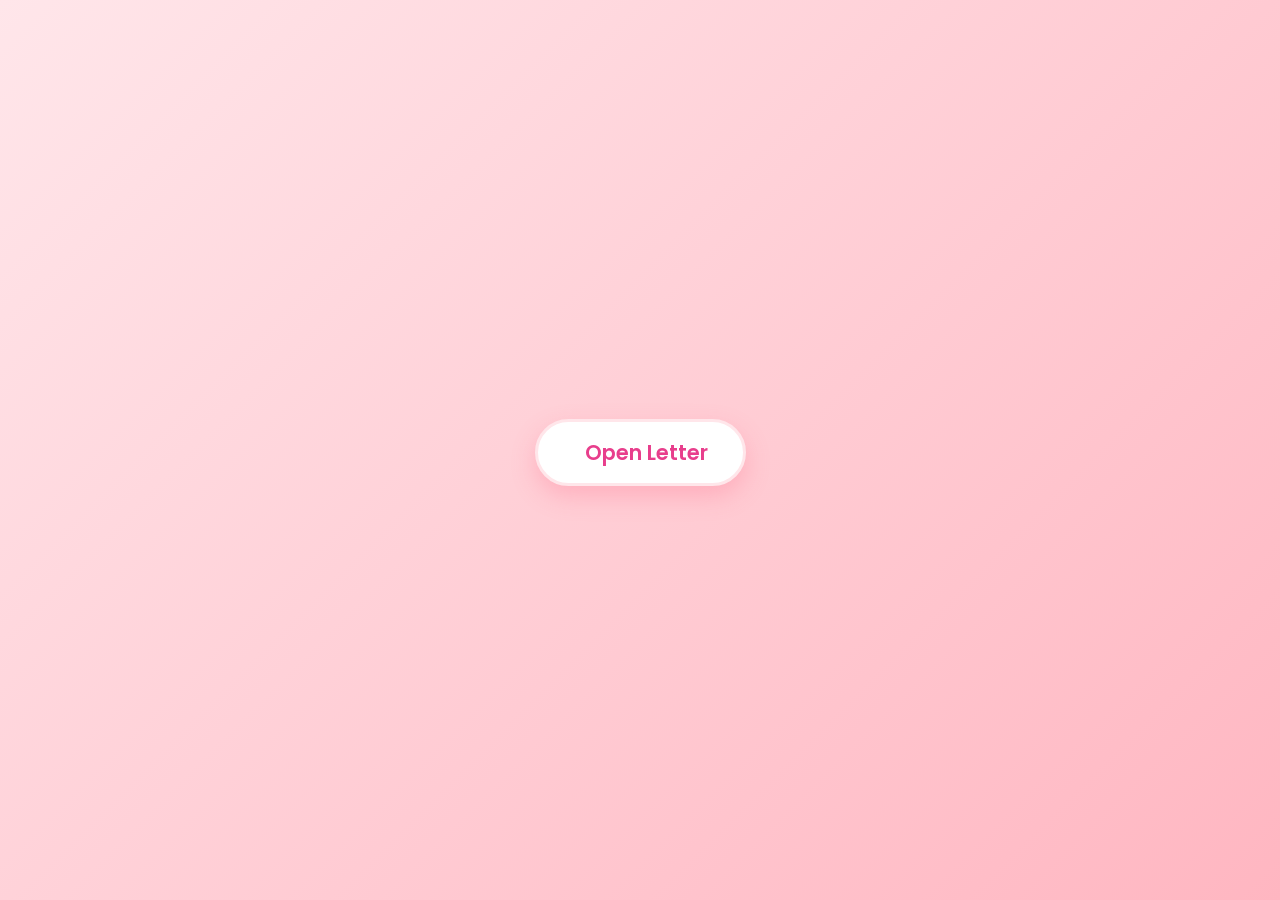
==== letter.html @ 383d3b29 "asasa" ====
<!DOCTYPE html>
<html lang="en">
<head>
    <meta charset="UTF-8">
    <meta name="viewport" content="width=device-width, initial-scale=1.0">
    <title>Letter</title>
    <link rel="stylesheet" href="style.css">
    <link rel="stylesheet" href="https://cdnjs.cloudflare.com/ajax/libs/font-awesome/6.4.0/css/all.min.css">
</head>
<body>
    <button class="envelope-btn" onclick="openLetter()">
        <i class="fa-solid fa-envelope-open-heart"></i> Open Letter
    </button>
    
    <div id="letter-cont" class="lightbox-overlay">
        <div class="lightbox-content">
            <button class="close-btn" onclick="closeLetter()"><i class="fa-solid fa-xmark"></i></button>
            <img src="us.jpg" alt="us" style="width: 150px; height: 150px; object-fit: cover; border-radius: 50%; margin-bottom: 20px; border: 4px solid #ffe6ea;">
            <h1>Happy Monthsary my love</h1>
            <p style="font-size: 1.1em; line-height: 1.6; color: #555;">Lorem ipsum dolor sit amet consectetur adipisicing elit. Quisquam, quod.</p>
            
            <p class="codepen" data-height="300" data-pen-title="CSS Rose" data-default-tab="html,result" data-slug-hash="RVWJaj" data-user="svebal" style="height: 300px; box-sizing: border-box; display: flex; align-items: center; justify-content: center; border: 2px solid #ffe6ea; border-radius: 10px; margin: 1em 0; padding: 1em; background: #fff;">
              <span>See the Pen <a href="https://codepen.io/svebal/pen/RVWJaj">
              CSS Rose</a> by Sven Balzer (<a href="https://codepen.io/svebal">@svebal</a>)
              on <a href="https://codepen.io">CodePen</a>.</span>
            </p>
            <script async src="https://public.codepenassets.com/embed/index.js"></script>
        </div>
    </div>

    <script>
        function openLetter(){
            document.getElementById('letter-cont').classList.add('active');
        }
        function closeLetter(){
            document.getElementById('letter-cont').classList.remove('active');
        }
    </script>
</body>
</html>
---- style.css ----
@import url('https://fonts.googleapis.com/css2?family=Dancing+Script:wght@600;700&family=Poppins:wght@300;400;500;600&display=swap');

body {
    margin: 0;
    padding: 0;
    font-family: 'Poppins', sans-serif;
    background: linear-gradient(135deg, #ffe6ea 0%, #ffb6c1 100%);
    color: #4a4a4a;
    min-height: 100vh;
    display: flex;
    justify-content: center;
    align-items: center;
}

.container {
    background: rgba(255, 255, 255, 0.95);
    padding: 40px;
    border-radius: 20px;
    box-shadow: 0 15px 35px rgba(255, 105, 135, 0.2);
    text-align: center;
    max-width: 400px;
    width: 90%;
    animation: fadeIn 1s ease-out;
}

@keyframes fadeIn {
    from { opacity: 0; transform: translateY(20px); }
    to { opacity: 1; transform: translateY(0); }
}

.container img {
    border-radius: 50%;
    margin-bottom: 20px;
    box-shadow: 0 8px 20px rgba(0,0,0,0.15);
    border: 5px solid #fff;
    object-fit: cover;
}

h1 {
    font-family: 'Dancing Script', cursive;
    color: #e83e8c;
    font-size: 2.8em;
    margin-top: 0;
    margin-bottom: 15px;
    text-shadow: 1px 1px 2px rgba(232, 62, 140, 0.1);
}

form {
    display: flex;
    flex-direction: column;
    gap: 15px;
}

label {
    font-weight: 500;
    color: #e83e8c;
    text-align: left;
    font-size: 0.95em;
}

input[type="text"] {
    padding: 12px 15px;
    border: 2px solid #ffccd5;
    border-radius: 10px;
    font-size: 1em;
    outline: none;
    transition: all 0.3s ease;
    background: #fafafa;
}

input[type="text"]:focus {
    border-color: #e83e8c;
    background: #fff;
    box-shadow: 0 0 10px rgba(232, 62, 140, 0.1);
}

button {
    background: linear-gradient(45deg, #ff758c 0%, #ff7eb3 100%);
    color: white;
    border: none;
    padding: 14px 20px;
    border-radius: 10px;
    font-size: 1.1em;
    cursor: pointer;
    transition: all 0.3s ease;
    font-family: 'Poppins', sans-serif;
    font-weight: 600;
    box-shadow: 0 5px 15px rgba(255, 117, 140, 0.4);
    margin-top: 5px;
}

button:hover {
    transform: translateY(-2px);
    box-shadow: 0 8px 20px rgba(255, 117, 140, 0.5);
}

button:active {
    transform: translateY(1px);
    box-shadow: 0 3px 10px rgba(255, 117, 140, 0.4);
}

/* Lightbox styles */
.lightbox-overlay {
    position: fixed;
    top: 0;
    left: 0;
    width: 100%;
    height: 100%;
    background: rgba(0, 0, 0, 0.5);
    backdrop-filter: blur(8px);
    display: flex;
    justify-content: center;
    align-items: center;
    z-index: 1000;
    opacity: 0;
    visibility: hidden;
    transition: opacity 0.4s ease, visibility 0.4s ease;
}

.lightbox-overlay.active {
    opacity: 1;
    visibility: visible;
}

.lightbox-content {
    background: #fffafa;
    padding: 50px 40px;
    border-radius: 20px;
    max-width: 500px;
    width: 85%;
    text-align: center;
    box-shadow: 0 20px 50px rgba(0,0,0,0.3);
    position: relative;
    transform: scale(0.9) translateY(20px);
    transition: all 0.4s cubic-bezier(0.175, 0.885, 0.32, 1.275);
    background-image: radial-gradient(circle at top right, #fff0f3, transparent 40%), bottom left, #fff0f3, transparent 40%;
}

.lightbox-overlay.active .lightbox-content {
    transform: scale(1) translateY(0);
}

.close-btn {
    position: absolute;
    top: 15px;
    right: 15px;
    background: rgba(255, 0, 0, 0.05);
    border: none;
    color: #ff758c;
    font-size: 1.5em;
    width: 40px;
    height: 40px;
    border-radius: 50%;
    display: flex;
    justify-content: center;
    align-items: center;
    cursor: pointer;
    transition: all 0.3s ease;
    box-shadow: none;
    margin: 0;
    padding: 0;
}

.close-btn:hover {
    background: #ff758c;
    color: white;
    transform: rotate(90deg);
}

.close-btn:active {
    transform: rotate(90deg) scale(0.9);
}

.envelope-btn {
    background: white;
    color: #e83e8c;
    font-size: 1.3em;
    padding: 15px 35px;
    border-radius: 50px;
    box-shadow: 0 10px 25px rgba(255, 105, 135, 0.3);
    border: 3px solid #ffe6ea;
    display: flex;
    align-items: center;
    gap: 12px;
}

.envelope-btn:hover {
    background: #fff0f3;
    transform: translateY(-4px);
    box-shadow: 0 15px 30px rgba(255, 105, 135, 0.4);
}

.envelope-btn i {
    font-size: 1.2em;
}
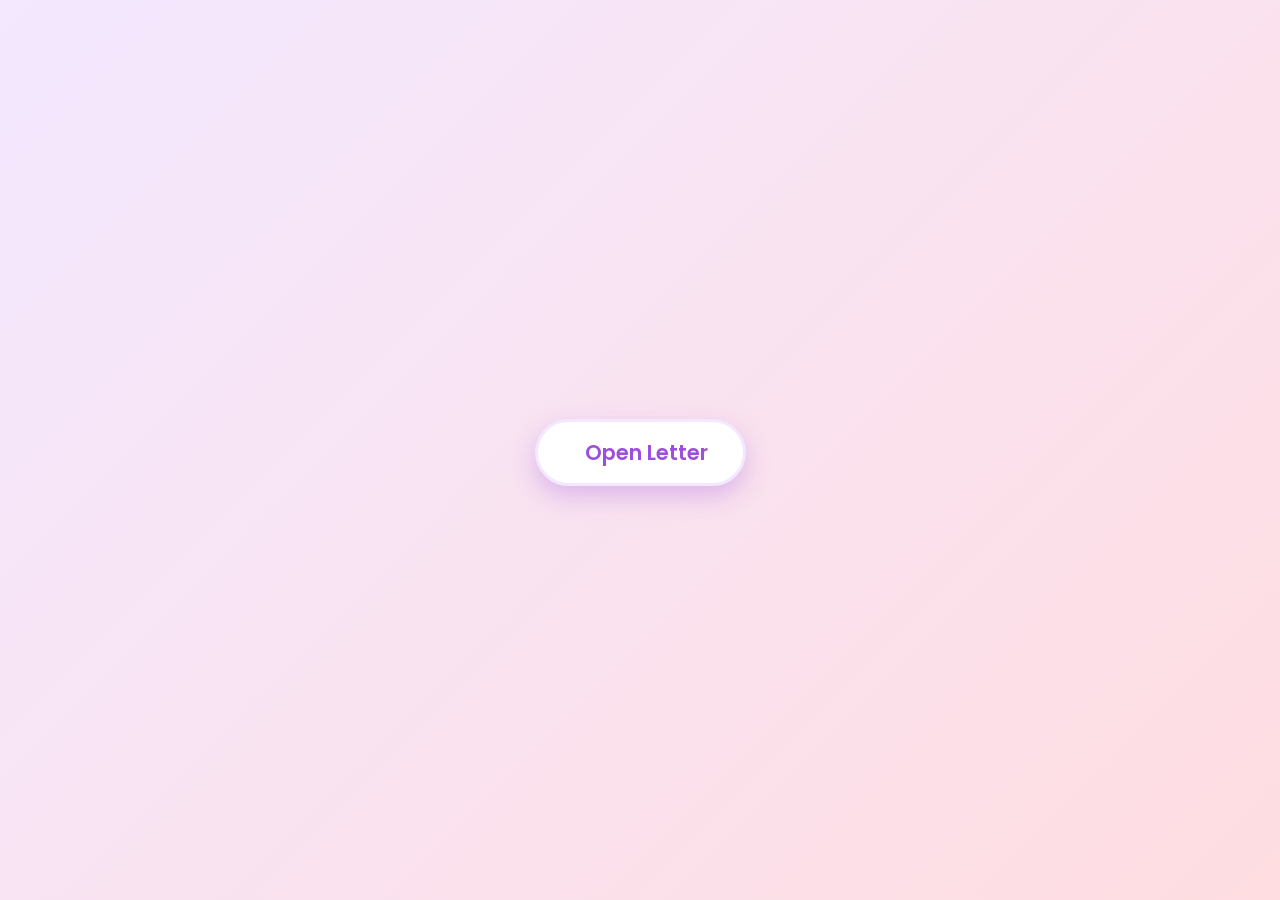
==== commit 433fb3d3: "caomms" ====
--- a/letter.html
+++ b/letter.html
@@ -5,6 +5,7 @@
     <meta name="viewport" content="width=device-width, initial-scale=1.0">
     <title>Letter</title>
     <link rel="stylesheet" href="style.css">
+    <link rel="stylesheet" href="rose.css">
     <link rel="stylesheet" href="https://cdnjs.cloudflare.com/ajax/libs/font-awesome/6.4.0/css/all.min.css">
 </head>
 <body>
@@ -15,16 +16,63 @@
     <div id="letter-cont" class="lightbox-overlay">
         <div class="lightbox-content">
             <button class="close-btn" onclick="closeLetter()"><i class="fa-solid fa-xmark"></i></button>
-            <img src="us.jpg" alt="us" style="width: 150px; height: 150px; object-fit: cover; border-radius: 50%; margin-bottom: 20px; border: 4px solid #ffe6ea;">
-            <h1>Happy Monthsary my love</h1>
-            <p style="font-size: 1.1em; line-height: 1.6; color: #555;">Lorem ipsum dolor sit amet consectetur adipisicing elit. Quisquam, quod.</p>
-            
-            <p class="codepen" data-height="300" data-pen-title="CSS Rose" data-default-tab="html,result" data-slug-hash="RVWJaj" data-user="svebal" style="height: 300px; box-sizing: border-box; display: flex; align-items: center; justify-content: center; border: 2px solid #ffe6ea; border-radius: 10px; margin: 1em 0; padding: 1em; background: #fff;">
-              <span>See the Pen <a href="https://codepen.io/svebal/pen/RVWJaj">
-              CSS Rose</a> by Sven Balzer (<a href="https://codepen.io/svebal">@svebal</a>)
-              on <a href="https://codepen.io">CodePen</a>.</span>
+            <h1 id="Title">Happy Monthsarry my love</h1>
+            <p style="font-size: 1.1em; line-height: 1.6; color: #555;">Sorry if I really can't give you anything na like, ma keep nimo sa personal. <br>I just defaulted to something that I can lol.Tho, i am so lucky na naa koy gf na mag effort jud na buhatan kog something physical such as these. </p>
+            <a href="#image" class="gift-link"><i class="fa-solid fa-gift"></i> Key Chain</a>
+            <a href="#image2" class="gift-link"><i class="fa-solid fa-gift"></i>Flowers</a>
+            <a href="#image3" class="gift-link"><i class="fa-solid fa-gift"></i>Flower+Keychain</a>
+            <p style="font-size: 1.1em; line-height: 1.6; color: #555;">
+                You know baby, I am really happy for al the things that we experienced during this past month. As I create this website, I realized na taas pakog i istorya hahaha. So buckle up. 
             </p>
-            <script async src="https://public.codepenassets.com/embed/index.js"></script>
+            <p style="font-size: 1.1em; line-height: 1.6; color: #555;">
+               Look at these vids haha, karon pa biya ko nakapag tiktok with my partner hehe. i am so happy na it was with you :> 
+            </p>
+            <a href="#video" class="gift-link"><i class="fa-solid fa-gift"></i> TikTok</a>
+            <a href="#video2" class="gift-link"><i class="fa-solid fa-gift"></i>KissTok</a>
+            <p>
+                Yk baby, daghan najud tag naagian po. Despite us being 4 months pa lamang. I ffel like kaila najud kos imoha hahaha. Tanan maka pa trigger nimo, ma feel nimo — kabalo nako po.
+            </p>
+            <p>
+                that is why, I'd stay. No matter what happens, I'll be here to be with my Maldita yet very sweet girl. 
+            </p>
+            <h1>I love you soo soo much baby ko.</h1>
+            <a href="#" onclick="document.querySelector('.lightbox-overlay').scrollTo({top: 0, behavior: 'smooth'}); return false;" class="back-to-top-btn"><i class="fa-solid fa-arrow-up"></i> Go to top</a>
+            <div class="rose-box">
+                <div class="glass"></div>
+                <div class="thorns">
+                    <div></div>
+                    <div></div>
+                    <div></div>
+                    <div></div>
+                </div>
+                <div class="glow"></div>
+                <div class="rose-leaves">
+                    <div></div>
+                    <div></div>
+                </div>
+                <div class="rose-petals">
+                    <div></div>
+                    <div></div>
+                    <div></div>
+                    <div></div>
+                    <div></div>
+                    <div></div>
+                    <div></div>
+                </div>
+                <div class="sparkles">
+                    <div></div>
+                    <div></div>
+                    <div></div>
+                    <div></div>
+                    <div></div>
+                    <div></div>
+                    <div></div>
+                    <div></div>
+                    <div></div>
+                    <div></div>
+                </div>
+            </div>
+
         </div>
     </div>
 
@@ -36,5 +84,27 @@
             document.getElementById('letter-cont').classList.remove('active');
         }
     </script>
+    
+    <!-- Image Lightbox -->
+    <div id="image" class="image-lightbox">
+        <a href="#" class="close-image-btn"><i class="fa-solid fa-xmark"></i></a>
+        <img src="attachments/image.png" alt="Key Chain">
+    </div>
+    <div id="image2" class="image-lightbox">
+        <a href="#" class="close-image-btn"><i class="fa-solid fa-xmark"></i></a>
+        <img src="attachments/image2.png" alt="Key Chain">
+    </div>
+    <div id="image3" class="image-lightbox">
+        <a href="#" class="close-image-btn"><i class="fa-solid fa-xmark"></i></a>
+        <img src="attachments/image3.jpg" alt="Key Chain">
+    </div>
+    <div id="video" class="image-lightbox">
+        <a href="#" class="close-image-btn"><i class="fa-solid fa-xmark"></i></a>
+        <video controls src="attachments/tiktok.mp4" alt="Key Chain"></video>
+    </div>
+    <div id="video2" class="image-lightbox">
+        <a href="#" class="close-image-btn"><i class="fa-solid fa-xmark"></i></a>
+        <video controls src="attachments/tiktok-kiss.mp4" alt="Key Chain"></video>
+    </div>
 </body>
 </html>
--- a/style.css
+++ b/style.css
@@ -4,7 +4,8 @@
     margin: 0;
     padding: 0;
     font-family: 'Poppins', sans-serif;
-    background: linear-gradient(135deg, #ffe6ea 0%, #ffb6c1 100%);
+    /* Soft purple and pink background */
+    background: linear-gradient(135deg, #f3e8ff 0%, #ffdde1 100%);
     color: #4a4a4a;
     min-height: 100vh;
     display: flex;
@@ -16,7 +17,7 @@
     background: rgba(255, 255, 255, 0.95);
     padding: 40px;
     border-radius: 20px;
-    box-shadow: 0 15px 35px rgba(255, 105, 135, 0.2);
+    box-shadow: 0 15px 35px rgba(157, 78, 221, 0.2);
     text-align: center;
     max-width: 400px;
     width: 90%;
@@ -38,11 +39,11 @@
 
 h1 {
     font-family: 'Dancing Script', cursive;
-    color: #e83e8c;
+    color: #9d4edd;
     font-size: 2.8em;
     margin-top: 0;
     margin-bottom: 15px;
-    text-shadow: 1px 1px 2px rgba(232, 62, 140, 0.1);
+    text-shadow: 1px 1px 2px rgba(157, 78, 221, 0.1);
 }
 
 form {
@@ -53,14 +54,14 @@
 
 label {
     font-weight: 500;
-    color: #e83e8c;
+    color: #9d4edd;
     text-align: left;
     font-size: 0.95em;
 }
 
 input[type="text"] {
     padding: 12px 15px;
-    border: 2px solid #ffccd5;
+    border: 2px solid #e0b1cb;
     border-radius: 10px;
     font-size: 1em;
     outline: none;
@@ -69,13 +70,13 @@
 }
 
 input[type="text"]:focus {
-    border-color: #e83e8c;
+    border-color: #9d4edd;
     background: #fff;
-    box-shadow: 0 0 10px rgba(232, 62, 140, 0.1);
+    box-shadow: 0 0 10px rgba(157, 78, 221, 0.1);
 }
 
 button {
-    background: linear-gradient(45deg, #ff758c 0%, #ff7eb3 100%);
+    background: linear-gradient(45deg, #9d4edd 0%, #ff7eb3 100%);
     color: white;
     border: none;
     padding: 14px 20px;
@@ -85,18 +86,18 @@
     transition: all 0.3s ease;
     font-family: 'Poppins', sans-serif;
     font-weight: 600;
-    box-shadow: 0 5px 15px rgba(255, 117, 140, 0.4);
+    box-shadow: 0 5px 15px rgba(157, 78, 221, 0.4);
     margin-top: 5px;
 }
 
 button:hover {
     transform: translateY(-2px);
-    box-shadow: 0 8px 20px rgba(255, 117, 140, 0.5);
+    box-shadow: 0 8px 20px rgba(157, 78, 221, 0.5);
 }
 
 button:active {
     transform: translateY(1px);
-    box-shadow: 0 3px 10px rgba(255, 117, 140, 0.4);
+    box-shadow: 0 3px 10px rgba(157, 78, 221, 0.4);
 }
 
 /* Lightbox styles */
@@ -106,11 +107,16 @@
     left: 0;
     width: 100%;
     height: 100%;
-    background: rgba(0, 0, 0, 0.5);
+    background: rgba(0, 0, 0, 0.7);
     backdrop-filter: blur(8px);
-    display: flex;
-    justify-content: center;
-    align-items: center;
+    
+    /* SCROLLING FIX: Switch alignment to flex-start so tall boxes don't get chopped off at the top */
+    display: flex;
+    justify-content: center;
+    align-items: flex-start;
+    padding: 40px 0; 
+    overflow-y: auto;
+    
     z-index: 1000;
     opacity: 0;
     visibility: hidden;
@@ -126,27 +132,31 @@
     background: #fffafa;
     padding: 50px 40px;
     border-radius: 20px;
-    max-width: 500px;
+    max-width: 600px;
     width: 85%;
+    
+    margin: 0 auto; /* Horizontally center */
+    
     text-align: center;
     box-shadow: 0 20px 50px rgba(0,0,0,0.3);
     position: relative;
-    transform: scale(0.9) translateY(20px);
-    transition: all 0.4s cubic-bezier(0.175, 0.885, 0.32, 1.275);
-    background-image: radial-gradient(circle at top right, #fff0f3, transparent 40%), bottom left, #fff0f3, transparent 40%;
+    /* Removed translate Y starting point so it doesn't shift weirdly with scroll padding */
+    transform: scale(0.95);
+    transition: transform 0.4s cubic-bezier(0.175, 0.885, 0.32, 1.275);
+    background-image: radial-gradient(circle at top right, #f3e8ff, transparent 40%), radial-gradient(circle at bottom left, #ffdde1, transparent 40%);
 }
 
 .lightbox-overlay.active .lightbox-content {
-    transform: scale(1) translateY(0);
+    transform: scale(1);
 }
 
 .close-btn {
     position: absolute;
     top: 15px;
     right: 15px;
-    background: rgba(255, 0, 0, 0.05);
+    background: rgba(157, 78, 221, 0.08);
     border: none;
-    color: #ff758c;
+    color: #9d4edd;
     font-size: 1.5em;
     width: 40px;
     height: 40px;
@@ -162,7 +172,7 @@
 }
 
 .close-btn:hover {
-    background: #ff758c;
+    background: #9d4edd;
     color: white;
     transform: rotate(90deg);
 }
@@ -173,23 +183,116 @@
 
 .envelope-btn {
     background: white;
-    color: #e83e8c;
+    color: #9d4edd;
     font-size: 1.3em;
     padding: 15px 35px;
     border-radius: 50px;
-    box-shadow: 0 10px 25px rgba(255, 105, 135, 0.3);
-    border: 3px solid #ffe6ea;
+    box-shadow: 0 10px 25px rgba(157, 78, 221, 0.3);
+    border: 3px solid #f3e8ff;
     display: flex;
     align-items: center;
     gap: 12px;
 }
 
 .envelope-btn:hover {
-    background: #fff0f3;
+    background: #faf5ff;
     transform: translateY(-4px);
-    box-shadow: 0 15px 30px rgba(255, 105, 135, 0.4);
+    box-shadow: 0 15px 30px rgba(157, 78, 221, 0.4);
 }
 
 .envelope-btn i {
     font-size: 1.2em;
 }
+
+/* Image Lightbox */
+.image-lightbox {
+    position: fixed;
+    top: 0; left: 0; width: 100%; height: 100%;
+    background: rgba(0, 0, 0, 0.85);
+    backdrop-filter: blur(8px);
+    display: flex;
+    justify-content: center;
+    align-items: center;
+    z-index: 2000;
+    opacity: 0;
+    visibility: hidden;
+    transition: opacity 0.3s ease, visibility 0.3s ease;
+}
+
+.image-lightbox:target {
+    opacity: 1;
+    visibility: visible;
+}
+
+.image-lightbox img, .image-lightbox video {
+    max-width: 90%;
+    max-height: 90vh;
+    border-radius: 12px;
+    box-shadow: 0 15px 40px rgba(0,0,0,0.4);
+    transform: scale(0.9);
+    transition: transform 0.3s cubic-bezier(0.175, 0.885, 0.32, 1.275);
+    border: 4px solid #f3e8ff;
+}
+
+.image-lightbox:target img, .image-lightbox:target video {
+    transform: scale(1);
+}
+
+.close-image-btn {
+    position: absolute;
+    top: 25px;
+    right: 35px;
+    color: rgba(255,255,255,0.7);
+    font-size: 2.5em;
+    text-decoration: none;
+    transition: all 0.3s ease;
+}
+
+.close-image-btn:hover {
+    color: #ff7eb3;
+    transform: rotate(90deg);
+}
+
+.gift-link {
+    display: inline-flex;
+    align-items: center;
+    gap: 8px;
+    margin: 10px 5px;
+    padding: 12px 25px;
+    background: #faf5ff;
+    color: #9d4edd;
+    text-decoration: none;
+    border-radius: 50px;
+    font-weight: 600;
+    transition: all 0.3s ease;
+    border: 2px solid #e0b1cb;
+    box-shadow: 0 5px 15px rgba(157, 78, 221, 0.15);
+}
+
+.gift-link:hover {
+    background: #f3e8ff;
+    transform: translateY(-3px);
+    box-shadow: 0 8px 20px rgba(157, 78, 221, 0.25);
+}
+
+/* Back to Top Button */
+.back-to-top-btn {
+    display: inline-flex;
+    align-items: center;
+    gap: 8px;
+    margin: 30px auto 10px auto;
+    padding: 12px 30px;
+    background: linear-gradient(45deg, #9d4edd 0%, #ff7eb3 100%);
+    color: white;
+    text-decoration: none;
+    border-radius: 50px;
+    font-weight: 600;
+    transition: all 0.3s ease;
+    box-shadow: 0 5px 15px rgba(157, 78, 221, 0.4);
+}
+
+.back-to-top-btn:hover {
+    transform: translateY(-3px);
+    box-shadow: 0 8px 25px rgba(157, 78, 221, 0.5);
+    color: white;
+}
--- a/rose.css
+++ b/rose.css
@@ -0,0 +1,213 @@
+/* Note: Changed .container to .rose-box to avoid conflicts */
+.rose-box {
+  width: 100px;
+  height: 300px;
+  position: relative;
+  margin: 120px auto 40px auto;
+  transform: scale(0.6);
+  z-index: 1;
+}
+.rose-box div {
+  position: absolute;
+}
+.rose-box .glass {
+  height: 420px;
+  width: 250px;
+  border: 3px solid rgba(255, 182, 193, 0.5); /* pink tinted glass */
+  border-radius: 300px 300px 0px 0px;
+  left: -80px;
+  top: -100px;
+  border-bottom: 15px solid rgba(255, 182, 193, 0.5);
+  pointer-events: none;
+}
+.rose-box .glass:after {
+  width: 8px;
+  background: rgba(255, 182, 193, 0.28);
+  content: '';
+  position: absolute;
+  height: 80px;
+  top: 430px;
+  border-radius: 100px;
+  left: 10px;
+  top: 180px;
+}
+.rose-box .glass:before {
+  width: 8px;
+  background: rgba(255, 182, 193, 0.28);
+  content: '';
+  position: absolute;
+  height: 15px;
+  top: 430px;
+  border-radius: 100px;
+  left: 10px;
+  top: 280px;
+}
+.rose-box .glow {
+  position: absolute;
+  width: 170px;
+  height: 170px;
+  border-radius: 100%;
+  border: 1px solid rgba(245, 148, 184, 0.47);
+  box-shadow: 0px 0px 10px #f594b8;
+  left: -40px;
+  top: -40px;
+  transition: all 0.5s ease;
+  animation: glowing 2.5s ease-in-out infinite;
+}
+.rose-box .rose-petals > div {
+  background: #d52d58;
+  width: 45px;
+  height: 80px;
+  position: absolute;
+  transition: all 0.5s ease-out;
+}
+.rose-box .rose-petals > div:nth-child(1) {
+  border-radius: 15px;
+  left: 20px;
+  top: -6px;
+  background: #d52d58;
+}
+.rose-box .rose-petals > div:nth-child(2), .rose-box .rose-petals > div:nth-child(4), .rose-box .rose-petals > div:nth-child(6) {
+  border-radius: 0px 30px 0px 30px;
+  background: #b81b43;
+  left: 0;
+  transform-origin: bottom right;
+}
+.rose-box .rose-petals > div:nth-child(3), .rose-box .rose-petals > div:nth-child(5), .rose-box .rose-petals > div:nth-child(7) {
+  border-radius: 30px 0px 30px 0px;
+  left: 40px;
+  transform-origin: bottom left;
+}
+.rose-box .rose-petals > div:nth-child(2) {
+  animation: openRose2 3s ease-in-out forwards;
+  z-index: 5;
+  background: #9e183a;
+  top: 10px;
+  height: 70px;
+  animation-delay: 2s;
+}
+.rose-box .rose-petals > div:nth-child(3) {
+  animation: openRose3 3s ease-in-out forwards;
+  z-index: 4;
+  background: #9e183a;
+  top: 10px;
+  height: 70px;
+  animation-delay: 2s;
+}
+.rose-box .rose-petals > div:nth-child(4) {
+  animation: openRose4 3s ease-in-out forwards;
+  z-index: 3;
+  background: #b81b43;
+  top: 5px;
+  height: 75px;
+  animation-delay: 2s;
+}
+.rose-box .rose-petals > div:nth-child(5) {
+  animation: openRose5 3s ease-in-out forwards;
+  z-index: 2;
+  background: #b81b43;
+  top: 5px;
+  height: 75px;
+  animation-delay: 2s;
+}
+.rose-box .rose-petals > div:nth-child(6) {
+  animation: openRose6 3s ease-in-out forwards;
+  z-index: 1;
+  background: #c9204b;
+  animation-delay: 2s;
+}
+.rose-box .rose-petals > div:nth-child(7) {
+  animation: openRose7 3s ease-in-out forwards;
+  z-index: 0;
+  background: #c9204b;
+  animation-delay: 2s;
+}
+.rose-box .rose-leaves > div:nth-last-child(1) {
+  width: 55px;
+  height: 30px;
+  background: #338f37;
+  position: absolute;
+  top: 60px;
+  left: 15px;
+  border-radius: 100px;
+}
+.rose-box .rose-leaves > div:nth-child(1) {
+  width: 6px;
+  height: 230px;
+  border: none;
+  top: 80px;
+  background: #066406;
+  left: 40px;
+}
+.rose-box .thorns > div {
+  width: 30px;
+  height: 30px;
+  background: #066406;
+  top: 100px;
+  left: 10px;
+}
+.rose-box .thorns > div:after {
+  width: 41px;
+  height: 31px;
+  border-radius: 100%;
+  background: #fffafa; /* Mask color matches lightbox-content */
+  content: "";
+  position: absolute;
+  left: -12px;
+  top: 17px;
+}
+.rose-box .thorns > div:before {
+  width: 41px;
+  height: 31px;
+  border-radius: 100%;
+  background: #fffafa; /* Mask color matches lightbox-content */
+  content: "";
+  position: absolute;
+  left: -11px;
+  top: -11px;
+  z-index: 0;
+}
+.rose-box .thorns > div:nth-child(2) {
+  top: 150px;
+  transform: rotate(180deg);
+  left: 45px;
+}
+.rose-box .thorns > div:nth-child(3) {
+  top: 180px;
+}
+.rose-box .thorns > div:nth-child(4) {
+  top: 220px;
+  transform: rotate(180deg);
+  left: 45px;
+}
+.rose-box .sparkles {
+  bottom: -40px;
+}
+.rose-box .sparkles > div {
+  width: 4px;
+  height: 4px;
+  border-radius: 100px;
+  background: #ff96c0;
+  box-shadow: 0px 0px 12px 2px #ff4e85;
+  bottom: 0;
+  opacity: 0;
+  animation: sparkle 4s ease-in-out infinite;
+}
+.rose-box .sparkles > div:nth-child(1) { left: 60px; animation-delay: 3s; }
+.rose-box .sparkles > div:nth-child(2) { left: 158px; animation-delay: 2s; }
+.rose-box .sparkles > div:nth-child(3) { left: -22px; animation-delay: 1s; }
+.rose-box .sparkles > div:nth-child(4) { left: 10px; animation-delay: 1s; }
+.rose-box .sparkles > div:nth-child(5) { left: 177px; animation-delay: 3s; }
+.rose-box .sparkles > div:nth-child(6) { left: -82px; animation-delay: 2s; }
+.rose-box .sparkles > div:nth-child(7) { left: 45px; animation-delay: 3s; }
+.rose-box .sparkles > div:nth-child(8) { left: 74px; animation-delay: 3s; }
+.rose-box .sparkles > div:nth-child(9) { left: -79px; animation-delay: 2s; }
+
+@keyframes sparkle { 50% { opacity: 1; } 100% { bottom: 250px; } }
+@keyframes openRose2 { 50% { transform: rotate(-90deg); top: 80px; left: 100px; } 100% { transform: rotate(-60deg); top: 210px; left: -30px; } }
+@keyframes openRose3 { 100% { transform: rotate(60deg); } }
+@keyframes openRose4 { 100% { transform: rotate(-30deg); } }
+@keyframes openRose5 { 100% { transform: rotate(30deg); } }
+@keyframes openRose6 { 100% { transform: rotate(60deg); } }
+@keyframes openRose7 { 100% { transform: rotate(-60deg); } }
+@keyframes glowing { 50% { box-shadow: 0px 0px 60px #f594b8; } }
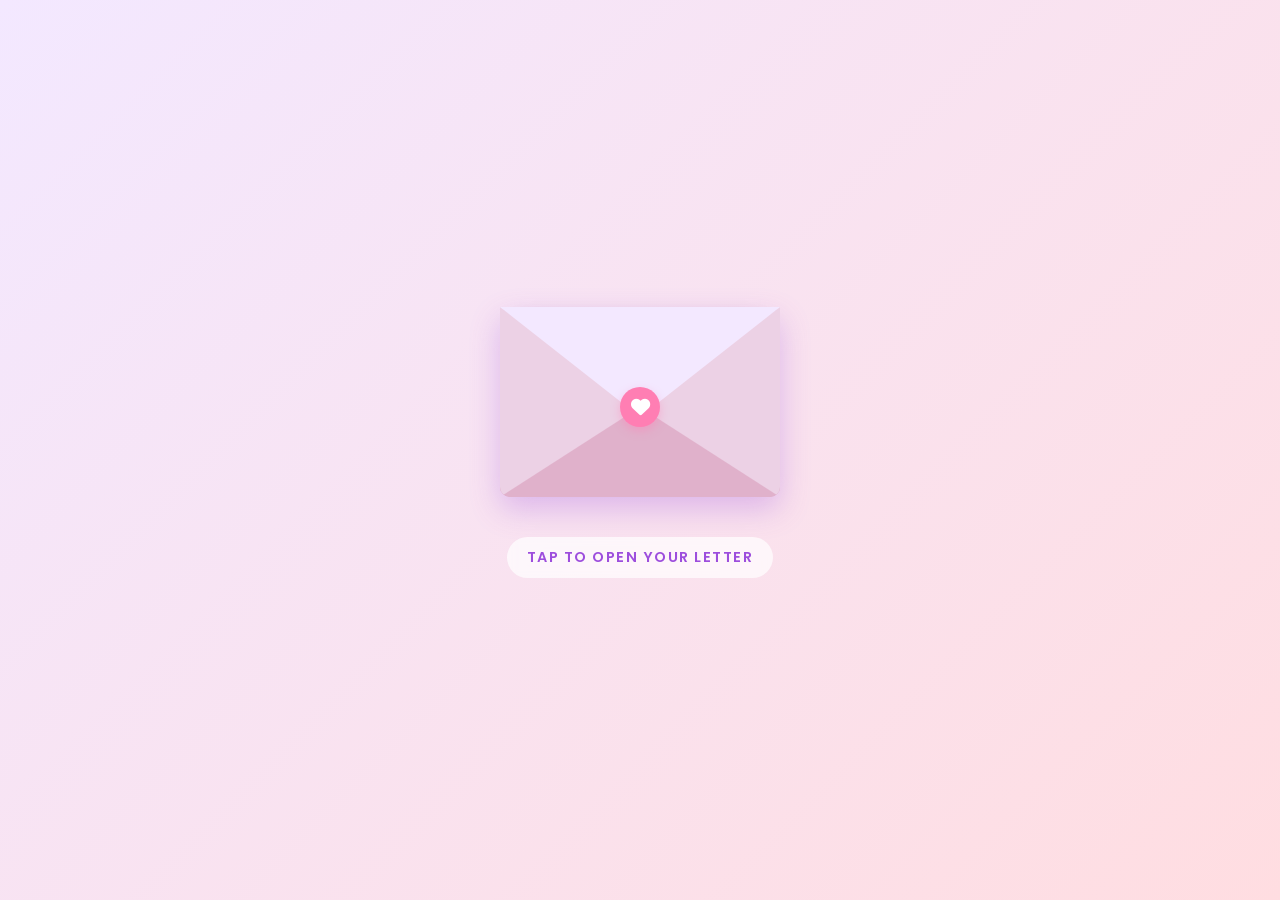
==== commit 06123b93: "some css changes" ====
--- a/letter.html
+++ b/letter.html
@@ -4,33 +4,59 @@
     <meta charset="UTF-8">
     <meta name="viewport" content="width=device-width, initial-scale=1.0">
     <title>Letter</title>
-    <link rel="stylesheet" href="style.css">
+    <link rel="stylesheet" href="letter.css">
     <link rel="stylesheet" href="rose.css">
     <link rel="stylesheet" href="https://cdnjs.cloudflare.com/ajax/libs/font-awesome/6.4.0/css/all.min.css">
 </head>
 <body>
-    <button class="envelope-btn" onclick="openLetter()">
-        <i class="fa-solid fa-envelope-open-heart"></i> Open Letter
-    </button>
+    <div class="envelope-wrapper">
+        <div class="envelope-container" id="envelopeContainer" onclick="handleEnvelopeClick()">
+            <div class="envelope">
+                <div class="flap"></div>
+                <div class="front-pocket"></div>
+                <div class="letter-preview">
+                    <h2>To my Langlang</h2>
+                </div>
+                <div class="heart-stamp"><i class="fa-solid fa-heart"></i></div>
+            </div>
+            <p class="click-to-open" id="envelopeHint">Tap to open your letter</p>
+        </div>
+    </div>
     
     <div id="letter-cont" class="lightbox-overlay">
         <div class="lightbox-content">
             <button class="close-btn" onclick="closeLetter()"><i class="fa-solid fa-xmark"></i></button>
-            <h1 id="Title">Happy Monthsarry my love</h1>
-            <p style="font-size: 1.1em; line-height: 1.6; color: #555;">Sorry if I really can't give you anything na like, ma keep nimo sa personal. <br>I just defaulted to something that I can lol.Tho, i am so lucky na naa koy gf na mag effort jud na buhatan kog something physical such as these. </p>
-            <a href="#image" class="gift-link"><i class="fa-solid fa-gift"></i> Key Chain</a>
-            <a href="#image2" class="gift-link"><i class="fa-solid fa-gift"></i>Flowers</a>
-            <a href="#image3" class="gift-link"><i class="fa-solid fa-gift"></i>Flower+Keychain</a>
-            <p style="font-size: 1.1em; line-height: 1.6; color: #555;">
+            <h1 id="Title">Happy 4th Monthsarry my Langlang, my Baby, my Maldita</h1>
+            <p>Sorry if I really can't give you anything na like, ma keep nimo sa personal. <br>I just defaulted to something that I can lol.Tho, i am so lucky na naa koy gf na mag effort jud na buhatan kog something physical such as these. </p>
+            <a href="#" onclick="openImage('image'); return false;" class="gift-link"><i class="fa-solid fa-gift"></i> Key Chain</a>
+            <a href="#" onclick="openImage('image2'); return false;" class="gift-link"><i class="fa-solid fa-gift"></i>Flowers</a>
+            <a href="#" onclick="openImage('image3'); return false;" class="gift-link"><i class="fa-solid fa-gift"></i>Flower+Keychain</a>
+            <p>
                 You know baby, I am really happy for al the things that we experienced during this past month. As I create this website, I realized na taas pakog i istorya hahaha. So buckle up. 
             </p>
-            <p style="font-size: 1.1em; line-height: 1.6; color: #555;">
-               Look at these vids haha, karon pa biya ko nakapag tiktok with my partner hehe. i am so happy na it was with you :> 
+            <p>
+                Let me start again by saying this,
             </p>
-            <a href="#video" class="gift-link"><i class="fa-solid fa-gift"></i> TikTok</a>
-            <a href="#video2" class="gift-link"><i class="fa-solid fa-gift"></i>KissTok</a>
+            <h2>I love you langga</h2>
             <p>
-                Yk baby, daghan najud tag naagian po. Despite us being 4 months pa lamang. I ffel like kaila najud kos imoha hahaha. Tanan maka pa trigger nimo, ma feel nimo — kabalo nako po.
+                wa jud biya ko ga expect na we'd turn out like this. All I wanted was someone to talk to, and.. look. We're here na hehe. I am so happy na ikaw akong na uyab. 
+            </p>
+            <p>
+                lang <em>imissyou soo soo much</em>. Gusto tika makauban pirme jud biya hahha. But yeah, di pwede.
+            </p>
+            <P>
+                Also, this month passed so fast. I mean, we're 4 months na. I can't believe it japon, especially when atong ni agi, we almost ended our relationship. Hayst, I was really scared that time. Wa ko kasabot sa akong gibati, but I chose to trust you. Trust us.
+            </P>
+            <p>
+                Nakabawi naman ta these past few weeks, but mahadlok japon ko mautro to. I don't wanna lose you langga. I want you to be with me for a long time. Mag buhat bata, and build ug future kauban ka. I love you, I love us.
+            </p>
+            <p>
+               Enough drama tho, Look at these vids haha, karon pa biya ko nakapag tiktok with my partner hehe. i am so happy na it was with you :> 
+            </p>
+            <a href="#" onclick="openImage('video'); return false;" class="gift-link"><i class="fa-solid fa-gift"></i> TikTok</a>
+            <a href="#" onclick="openImage('video2'); return false;" class="gift-link"><i class="fa-solid fa-gift"></i>KissTok</a>
+            <p>
+                Yk baby, daghan najud tag naagian po. Despite us being 4 months pa lamang. I feel like kaila najud kos imoha hahaha. Tanan maka pa trigger nimo, ma feel nimo — kabalo nako po.
             </p>
             <p>
                 that is why, I'd stay. No matter what happens, I'll be here to be with my Maldita yet very sweet girl. 
@@ -77,33 +103,54 @@
     </div>
 
     <script>
-        function openLetter(){
-            document.getElementById('letter-cont').classList.add('active');
+        let envelopeOpened = false;
+
+        function handleEnvelopeClick() {
+            const container = document.getElementById('envelopeContainer');
+            const hint = document.getElementById('envelopeHint');
+            if (!envelopeOpened) {
+                // First tap: animate envelope open
+                container.classList.add('open');
+                hint.textContent = 'Tap again to read ✉️';
+                envelopeOpened = true;
+            } else {
+                // Second tap: open the letter lightbox
+                openLetter();
+            }
         }
+
+        function openLetter(){ document.getElementById('letter-cont').classList.add('active'); }
         function closeLetter(){
             document.getElementById('letter-cont').classList.remove('active');
+            // Reset envelope state when letter is closed
+            const container = document.getElementById('envelopeContainer');
+            container.classList.remove('open');
+            document.getElementById('envelopeHint').textContent = 'Tap to open your letter';
+            envelopeOpened = false;
         }
+        function openImage(id){ document.getElementById(id).classList.add('active'); }
+        function closeImage(id){ document.getElementById(id).classList.remove('active'); }
     </script>
     
     <!-- Image Lightbox -->
     <div id="image" class="image-lightbox">
-        <a href="#" class="close-image-btn"><i class="fa-solid fa-xmark"></i></a>
+        <a href="#" onclick="closeImage(this.parentElement.id); return false;" class="close-image-btn"><i class="fa-solid fa-xmark"></i></a>
         <img src="attachments/image.png" alt="Key Chain">
     </div>
     <div id="image2" class="image-lightbox">
-        <a href="#" class="close-image-btn"><i class="fa-solid fa-xmark"></i></a>
+        <a href="#" onclick="closeImage(this.parentElement.id); return false;" class="close-image-btn"><i class="fa-solid fa-xmark"></i></a>
         <img src="attachments/image2.png" alt="Key Chain">
     </div>
     <div id="image3" class="image-lightbox">
-        <a href="#" class="close-image-btn"><i class="fa-solid fa-xmark"></i></a>
+        <a href="#" onclick="closeImage(this.parentElement.id); return false;" class="close-image-btn"><i class="fa-solid fa-xmark"></i></a>
         <img src="attachments/image3.jpg" alt="Key Chain">
     </div>
     <div id="video" class="image-lightbox">
-        <a href="#" class="close-image-btn"><i class="fa-solid fa-xmark"></i></a>
+        <a href="#" onclick="closeImage(this.parentElement.id); return false;" class="close-image-btn"><i class="fa-solid fa-xmark"></i></a>
         <video controls src="attachments/tiktok.mp4" alt="Key Chain"></video>
     </div>
     <div id="video2" class="image-lightbox">
-        <a href="#" class="close-image-btn"><i class="fa-solid fa-xmark"></i></a>
+        <a href="#" onclick="closeImage(this.parentElement.id); return false;" class="close-image-btn"><i class="fa-solid fa-xmark"></i></a>
         <video controls src="attachments/tiktok-kiss.mp4" alt="Key Chain"></video>
     </div>
 </body>
--- a/letter.css
+++ b/letter.css
@@ -0,0 +1,101 @@
+@import url('https://fonts.googleapis.com/css2?family=Dancing+Script:wght@600;700&family=Poppins:wght@300;400;500;600&display=swap');
+
+/* --- GLOBAL RESET & TYPOGRAPHY --- */
+*, *::before, *::after { box-sizing: border-box; }
+html, body { width: 100%; max-width: 100vw; overflow-x: hidden; margin: 0; padding: 0; }
+body { font-family: 'Poppins', sans-serif; background: linear-gradient(135deg, #f3e8ff 0%, #ffdde1 100%); color: #4a4a4a; min-height: 100vh; display: grid; place-items: center; }
+img, video { max-width: 100%; height: auto; }
+h1 { font-family: 'Dancing Script', cursive; color: #9d4edd; font-size: clamp(2em, 7vw, 2.6em); margin-top: 0; margin-bottom: 15px; text-shadow: 1px 1px 2px rgba(157, 78, 221, 0.1); line-height: 1.2; }
+h2 { font-family: 'Dancing Script', cursive; color: #9d4edd; font-size: clamp(1.6em, 5.5vw, 2.2em); margin-top: 10px; margin-bottom: 15px; text-shadow: 1px 1px 2px rgba(157, 78, 221, 0.1); line-height: 1.2; }
+p { font-size: 1.05em; line-height: 1.7; color: #555; margin: 15px 0; }
+em { font-family: 'Dancing Script', cursive; color: #bc0b08; font-weight: bold; font-size: 1.25em; }
+
+/* --- LIGHTBOX OVERLAY & CARD AESTHETIC --- */
+.lightbox-overlay {
+    position: fixed; top: 0; left: 0; right: 0; bottom: 0;
+    background: rgba(0, 0, 0, 0.75); backdrop-filter: blur(8px);
+    display: flex; justify-content: center; align-items: center; 
+    z-index: 1000; opacity: 0; visibility: hidden; transition: opacity 0.4s ease, visibility 0.4s ease;
+}
+.lightbox-overlay.active { opacity: 1; visibility: visible; }
+.lightbox-content {
+    background-color: #fdfaf6; padding: 30px 20px; border-radius: 8px; 
+    width: calc(100% - 30px); max-width: 500px; max-height: 85vh; 
+    overflow-y: auto; overflow-x: hidden; -webkit-overflow-scrolling: touch;
+    overscroll-behavior: contain;
+    margin: auto; text-align: center; position: relative;
+    box-shadow: 0 2px 5px rgba(0,0,0,0.05), 0 15px 40px rgba(0,0,0,0.15), inset 0 0 50px rgba(230, 220, 210, 0.4);
+    border-top: 1px solid #fff; border-left: 1px solid #fff;
+    transform: scale(0.95); transition: transform 0.4s cubic-bezier(0.175, 0.885, 0.32, 1.275);
+}
+@media (min-width: 768px) { .lightbox-content { padding: 50px 40px; width: 600px; } }
+.lightbox-overlay.active .lightbox-content { transform: scale(1); }
+
+.close-btn {
+    position: absolute; top: 15px; right: 15px; background: rgba(157, 78, 221, 0.1); border: none; color: #9d4edd;
+    font-size: 1.5em; width: 40px; height: 40px; border-radius: 50%; display: flex; justify-content: center; align-items: center;
+    cursor: pointer; transition: all 0.3s ease; box-shadow: none; margin: 0; z-index: 20;
+}
+.close-btn:hover { background: #9d4edd; color: white; transform: rotate(90deg); }
+
+/* --- IMAGE & VIDEO LIGHTBOX --- */
+.image-lightbox {
+    position: fixed; top: 0; left: 0; right: 0; bottom: 0;
+    background: rgba(0, 0, 0, 0.85); backdrop-filter: blur(8px);
+    display: flex; justify-content: center; align-items: center; z-index: 2000; opacity: 0; visibility: hidden; transition: all 0.3s ease;
+}
+.image-lightbox.active { opacity: 1; visibility: visible; }
+.image-lightbox img, .image-lightbox video {
+    max-width: 90%; max-height: 80%; border-radius: 12px; box-shadow: 0 15px 40px rgba(0,0,0,0.4);
+    transform: scale(0.9); transition: transform 0.3s cubic-bezier(0.175, 0.885, 0.32, 1.275); border: 3px solid #f3e8ff; object-fit: contain;
+}
+.image-lightbox.active img, .image-lightbox.active video { transform: scale(1); }
+.close-image-btn {
+    position: absolute; top: 70px; right: 20px; color: rgba(255,255,255,0.7); font-size: 2.2em; text-decoration: none; transition: all 0.3s ease; z-index: 10;
+}
+.close-image-btn:hover { color: #ff7eb3; transform: rotate(90deg); }
+
+/* --- LINKS AND BUTTONS --- */
+.gift-link {
+    display: inline-flex; align-items: center; justify-content: center; gap: 6px; margin: 6px 2px; padding: 8px 16px; 
+    background: #faf5ff; color: #9d4edd; text-decoration: none; border-radius: 50px; font-weight: 600; font-size: 0.9em; 
+    transition: all 0.3s ease; border: 2px solid #e0b1cb; box-shadow: 0 4px 12px rgba(157, 78, 221, 0.15); text-align: center;
+}
+.gift-link:hover { background: #f3e8ff; transform: translateY(-2px); box-shadow: 0 6px 16px rgba(157, 78, 221, 0.25); }
+.back-to-top-btn {
+    display: inline-flex; align-items: center; justify-content: center; gap: 8px; margin: 25px auto 10px auto; padding: 12px 25px; 
+    background: linear-gradient(45deg, #9d4edd 0%, #ff7eb3 100%); color: white; text-decoration: none; border-radius: 50px;
+    font-weight: 600; font-size: 0.95em; transition: all 0.3s ease; box-shadow: 0 5px 15px rgba(157, 78, 221, 0.4);
+}
+.back-to-top-btn:hover { transform: translateY(-3px); box-shadow: 0 8px 25px rgba(157, 78, 221, 0.5); color: white; }
+
+/* --- INTERACTIVE ENVELOPE --- */
+.envelope-wrapper { display: flex; justify-content: center; align-items: center; width: 100vw; height: 100vh; }
+.envelope-container { perspective: 1000px; cursor: pointer; display: flex; flex-direction: column; align-items: center; justify-content: center; gap: 25px; margin: auto; }
+.envelope { position: relative; width: 280px; height: 190px; background: #e0b1cb; border-radius: 10px; box-shadow: 0 12px 30px rgba(157, 78, 221, 0.3); transition: transform 0.4s ease; transform-style: preserve-3d; }
+.envelope:hover { transform: translateY(-5px); }
+.envelope .front-pocket {
+    position: absolute; bottom: 0; left: 0; width: 0; height: 0; border-style: solid; border-width: 100px 140px 90px 140px; 
+    border-color: transparent #ecd1e5 #e0b1cb #ecd1e5; z-index: 3; border-radius: 0 0 10px 10px; pointer-events: none;
+}
+.envelope .flap {
+    position: absolute; top: 0; left: 0; width: 0; height: 0; border-style: solid; border-width: 110px 140px 0 140px;
+    border-color: #f3e8ff transparent transparent transparent; transform-origin: top; z-index: 4; transition: transform 0.5s ease 0.4s, z-index 0s linear 0.4s;
+}
+.envelope-container:hover .flap, .envelope-container:active .flap, .envelope-container.open .flap { transform: rotateX(180deg); z-index: 1; transition: transform 0.6s ease, z-index 0s linear 0.3s; }
+.letter-preview {
+    position: absolute; top: 10px; left: 15px; right: 15px; height: 160px; background: #fdfaf6; border-radius: 8px; z-index: 2;
+    display: flex; justify-content: center; align-items: center; transition: transform 0.6s ease; box-shadow: 0 -5px 15px rgba(0,0,0,0.05);
+}
+.envelope-container:hover .letter-preview, .envelope-container:active .letter-preview, .envelope-container.open .letter-preview { transform: translateY(-70px); transition: transform 0.6s ease 0.4s; }
+.letter-preview h2 { font-family: 'Dancing Script', cursive; color: #9d4edd; margin: 0; font-size: 1.8em; }
+.heart-stamp {
+    position: absolute; top: 80px; left: 120px; width: 40px; height: 40px; background: #ff7eb3; border-radius: 50%;
+    display: flex; justify-content: center; align-items: center; color: white; font-size: 1.2em; z-index: 5;
+    box-shadow: 0 4px 10px rgba(255, 126, 179, 0.4); transition: transform 0.6s ease 0.4s, opacity 0.3s ease 0.3s;
+}
+.envelope-container:hover .heart-stamp, .envelope-container:active .heart-stamp, .envelope-container.open .heart-stamp { opacity: 0; transform: rotateX(180deg) scale(0); transition: opacity 0.3s ease, transform 0.6s ease; }
+.click-to-open {
+    font-size: 0.9em; color: #9d4edd; font-weight: 600; letter-spacing: 1.5px; text-transform: uppercase;
+    animation: bounce 2s infinite; background: rgba(255,255,255,0.7); backdrop-filter: blur(5px); padding: 8px 20px; border-radius: 30px;
+}
